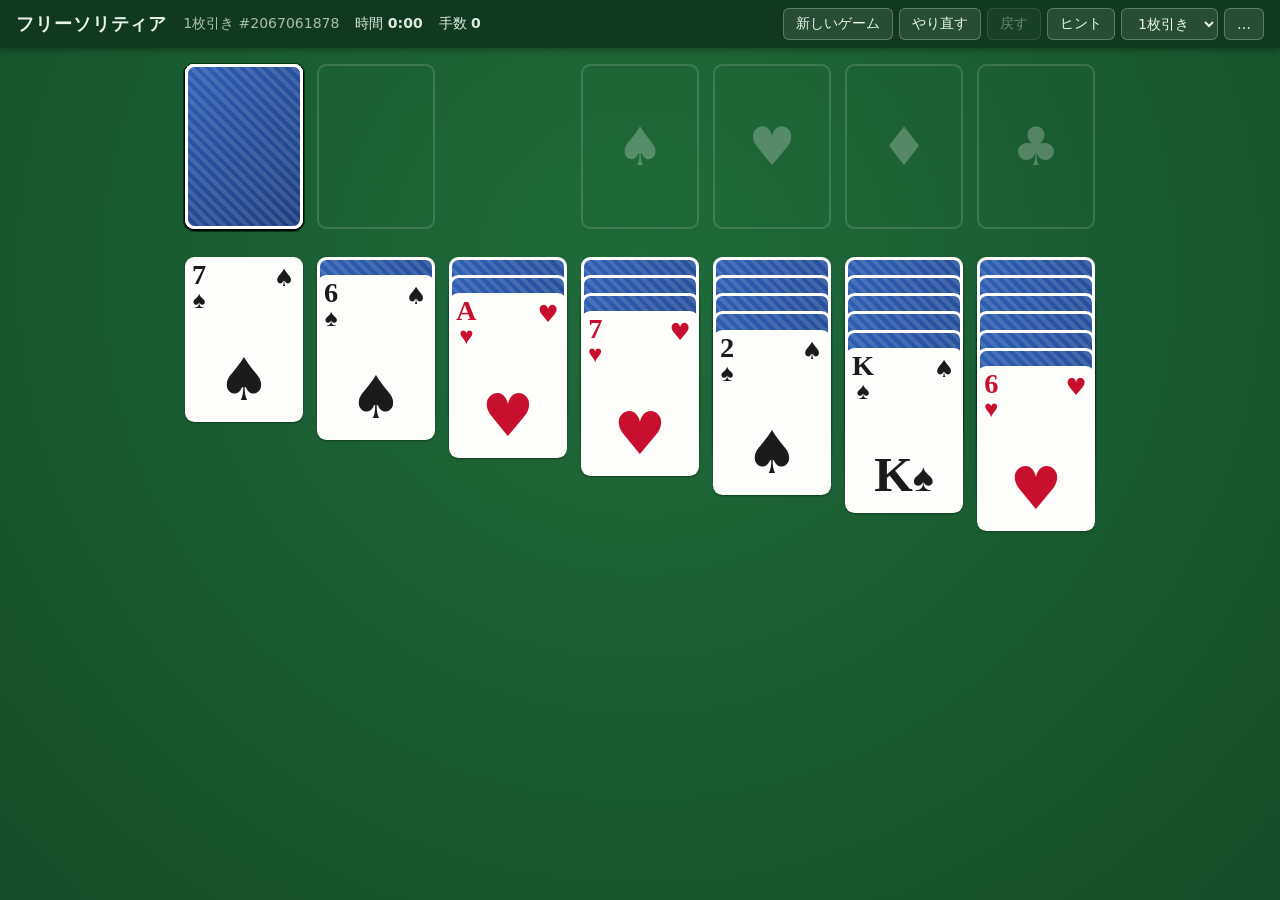
==== index.html @ ab0a12ee "Add Klondike solitaire with guaranteed-winnable random deals Deals are generated on the fly from a 3" ====
<!DOCTYPE html>
<html lang="ja">
<head>
<meta charset="utf-8">
<meta name="viewport" content="width=device-width, initial-scale=1">
<title>フリーソリティア</title>
<meta name="description" content="無料で遊べるソリティア（クロンダイク）。毎回その場で新しい配置を生成し、すべてクリア可能な配置だけを配ります。">
<link rel="stylesheet" href="style.css">
</head>
<body>
<header class="bar">
  <h1 class="logo">フリーソリティア</h1>
  <div class="info">
    <span id="dealNo" title="ゲーム番号">#-</span>
    <span>時間 <b id="time">0:00</b></span>
    <span>手数 <b id="moves">0</b></span>
  </div>
  <nav class="actions">
    <button id="btnNew" title="新しいゲーム (N)">新しいゲーム</button>
    <button id="btnRestart" title="同じ配置で最初から">やり直す</button>
    <button id="btnUndo" title="元に戻す (Ctrl+Z)">戻す</button>
    <button id="btnHint" title="ヒント (H)">ヒント</button>
    <select id="drawMode" title="めくる枚数">
      <option value="1">1枚引き</option>
      <option value="3">3枚引き</option>
    </select>
    <button id="btnMenu" title="その他">…</button>
  </nav>
</header>

<main id="board" aria-label="ゲーム盤"></main>
<div id="toast" role="status"></div>

<dialog id="menu">
  <h2>メニュー</h2>
  <div class="menu-row">
    <label for="seedInput">番号を指定して遊ぶ</label>
    <div class="seed-form">
      <input id="seedInput" type="number" min="0" max="4294967295" placeholder="0〜4294967295">
      <button id="btnSeed">配る</button>
    </div>
  </div>
  <h3>成績</h3>
  <table class="stats">
    <thead><tr><th></th><th>1枚引き</th><th>3枚引き</th></tr></thead>
    <tbody id="statsBody"></tbody>
  </table>
  <h3>遊び方</h3>
  <ul class="help">
    <li>すべての配置はその場でランダムに生成され、コンピュータが解けることを確認した配置だけが配られます（約43億通り）。</li>
    <li>カードはドラッグで移動。クリックすると置ける場所へ自動で移動します。</li>
    <li>山札をクリックでめくります。山札が空のときクリックで戻します（回数無制限）。</li>
    <li>キー操作：N 新しいゲーム ／ Ctrl+Z・Backspace 戻す ／ H ヒント ／ D・Space 山札をめくる</li>
  </ul>
  <div class="menu-foot">
    <button id="btnResetStats" class="subtle">成績をリセット</button>
    <button id="btnCloseMenu">閉じる</button>
  </div>
</dialog>

<dialog id="winDlg">
  <h2>クリア！</h2>
  <p id="winText"></p>
  <div class="menu-foot">
    <button id="btnWinNew" class="primary">次のゲーム</button>
  </div>
</dialog>
<canvas id="fx"></canvas>

<script src="solver.js"></script>
<script src="engine.js"></script>
<script src="app.js"></script>
</body>
</html>
---- style.css ----
:root {
  --felt: #1f6b3a;
  --felt-dark: #154d29;
  --bar: #0f3a1f;
  --bar-text: #e9f3ec;
  --card: #fdfdfb;
  --red: #c8102e;
  --black: #1b1b1b;
  --slot: rgba(255,255,255,.14);
  --hl: #ffd34d;
  --cw: 90px;
  --ch: 128px;
}
* { box-sizing: border-box; }
html, body { margin: 0; height: 100%; }
body {
  background: radial-gradient(ellipse at 50% 30%, var(--felt) 0%, var(--felt-dark) 100%) fixed;
  color: var(--bar-text);
  font-family: system-ui, -apple-system, "Segoe UI", "Hiragino Kaku Gothic ProN", "Yu Gothic UI", Meiryo, sans-serif;
  overflow-x: hidden;
  user-select: none; -webkit-user-select: none;
}
.bar {
  display: flex; align-items: center; gap: 16px; flex-wrap: wrap;
  padding: 8px 16px; background: var(--bar); box-shadow: 0 2px 6px rgba(0,0,0,.3);
}
.logo { font-size: 18px; margin: 0; font-weight: 700; letter-spacing: .05em; }
.info { display: flex; gap: 16px; font-size: 14px; opacity: .95; font-variant-numeric: tabular-nums; }
.info b { font-weight: 600; }
#dealNo { opacity: .75; }
.actions { margin-left: auto; display: flex; gap: 6px; flex-wrap: wrap; }
button, select {
  font: inherit; font-size: 14px; color: var(--bar-text); background: rgba(255,255,255,.1);
  border: 1px solid rgba(255,255,255,.25); border-radius: 6px; padding: 6px 12px; cursor: pointer;
}
button:hover, select:hover { background: rgba(255,255,255,.2); }
button:disabled { opacity: .4; cursor: default; }
select option { color: #000; }
button.primary { background: #f0c541; color: #222; border-color: #f0c541; font-weight: 700; }
button.subtle { background: transparent; }

#board { position: relative; margin: 0 auto; touch-action: none; }
.slot {
  position: absolute; width: var(--cw); height: var(--ch); border-radius: calc(var(--cw) * .08);
  border: 2px solid var(--slot); display: flex; align-items: center; justify-content: center;
  color: rgba(255,255,255,.25); font-size: calc(var(--cw) * .45);
}
.slot.stock { cursor: pointer; }
.slot.stock::after { content: "↻"; }
.slot.stock.done::after { content: "✕"; font-size: .6em; }

.card {
  position: absolute; left: 0; top: 0; width: var(--cw); height: var(--ch);
  border-radius: calc(var(--cw) * .08); background: var(--card);
  box-shadow: 0 1px 2px rgba(0,0,0,.35);
  transition: transform .18s ease-out;
  will-change: transform; cursor: default;
}
.card.anim-off { transition: none; }
.card.movable { cursor: grab; }
.card.dragging { cursor: grabbing; box-shadow: 0 8px 18px rgba(0,0,0,.45); }
.card .f { position: absolute; inset: 0; border-radius: inherit; overflow: hidden; }
.card.red .f { color: var(--red); }
.card.black .f { color: var(--black); }
.card .tl { position: absolute; left: 6%; top: 3%; line-height: .95; font-weight: 700; text-align: center;
  font-size: calc(var(--cw) * .24); font-family: Georgia, "Times New Roman", serif; }
.card .tl small { display: block; font-size: .85em; }
.card .tr { position: absolute; right: 7%; top: 4%; font-size: calc(var(--cw) * .2); }
.card .mid { position: absolute; left: 0; right: 0; bottom: 8%; text-align: center; font-size: calc(var(--cw) * .5); line-height: 1; }
.card .mid.face { font-family: Georgia, serif; font-weight: 700; font-size: calc(var(--cw) * .42); }
.card .mid.face i { font-style: normal; font-size: .8em; }
.card.down { background:
    repeating-linear-gradient(45deg, rgba(255,255,255,.12) 0 4px, transparent 4px 8px),
    linear-gradient(135deg, #2f5fb3, #1d3f80);
  border: 3px solid #fff; cursor: default; }
.card.down .f { display: none; }
.card.down.stockcard { cursor: pointer; }
.card.hint { box-shadow: 0 0 0 3px var(--hl), 0 0 14px 3px var(--hl); }
.slot.hint { border-color: var(--hl); box-shadow: 0 0 14px 3px var(--hl); }
.card.shake { animation: shake .3s; }
@keyframes shake { 25% { margin-left: -5px; } 75% { margin-left: 5px; } }

#toast {
  position: fixed; left: 50%; bottom: 24px; transform: translateX(-50%) translateY(20px);
  background: rgba(0,0,0,.8); color: #fff; padding: 10px 18px; border-radius: 8px; font-size: 14px;
  opacity: 0; pointer-events: none; transition: opacity .2s, transform .2s; max-width: calc(100% - 32px); text-align: center;
}
#toast.show { opacity: 1; transform: translateX(-50%) translateY(0); }

dialog {
  border: none; border-radius: 12px; padding: 20px 24px; max-width: min(520px, calc(100% - 32px));
  background: #fff; color: #222; box-shadow: 0 10px 40px rgba(0,0,0,.4);
}
dialog::backdrop { background: rgba(0,0,0,.45); }
dialog h2 { margin: 0 0 12px; font-size: 20px; }
dialog h3 { margin: 18px 0 8px; font-size: 15px; }
dialog button, dialog input { color: #222; background: #f2f2f2; border: 1px solid #ccc; }
dialog button:hover { background: #e6e6e6; }
dialog button.primary { background: #f0c541; border-color: #e0b530; }
.menu-row label { font-size: 14px; display: block; margin-bottom: 6px; }
.seed-form { display: flex; gap: 6px; }
.seed-form input { flex: 1; font: inherit; padding: 6px 8px; border-radius: 6px; min-width: 0; }
.stats { border-collapse: collapse; width: 100%; font-size: 14px; font-variant-numeric: tabular-nums; }
.stats th, .stats td { padding: 4px 8px; border-bottom: 1px solid #eee; text-align: right; }
.stats th:first-child, .stats td:first-child { text-align: left; }
.help { font-size: 13px; line-height: 1.6; padding-left: 20px; margin: 0; color: #444; }
.menu-foot { display: flex; justify-content: space-between; gap: 8px; margin-top: 18px; }
#winDlg { text-align: center; }
#winDlg .menu-foot { justify-content: center; }
#winText { font-size: 15px; line-height: 1.7; }
#fx { position: fixed; inset: 0; pointer-events: none; z-index: 5; }

@media (max-width: 700px) {
  .bar { gap: 8px; padding: 6px 10px; }
  .logo { font-size: 15px; }
  .actions { margin-left: 0; }
  button, select { padding: 5px 8px; font-size: 13px; }
}
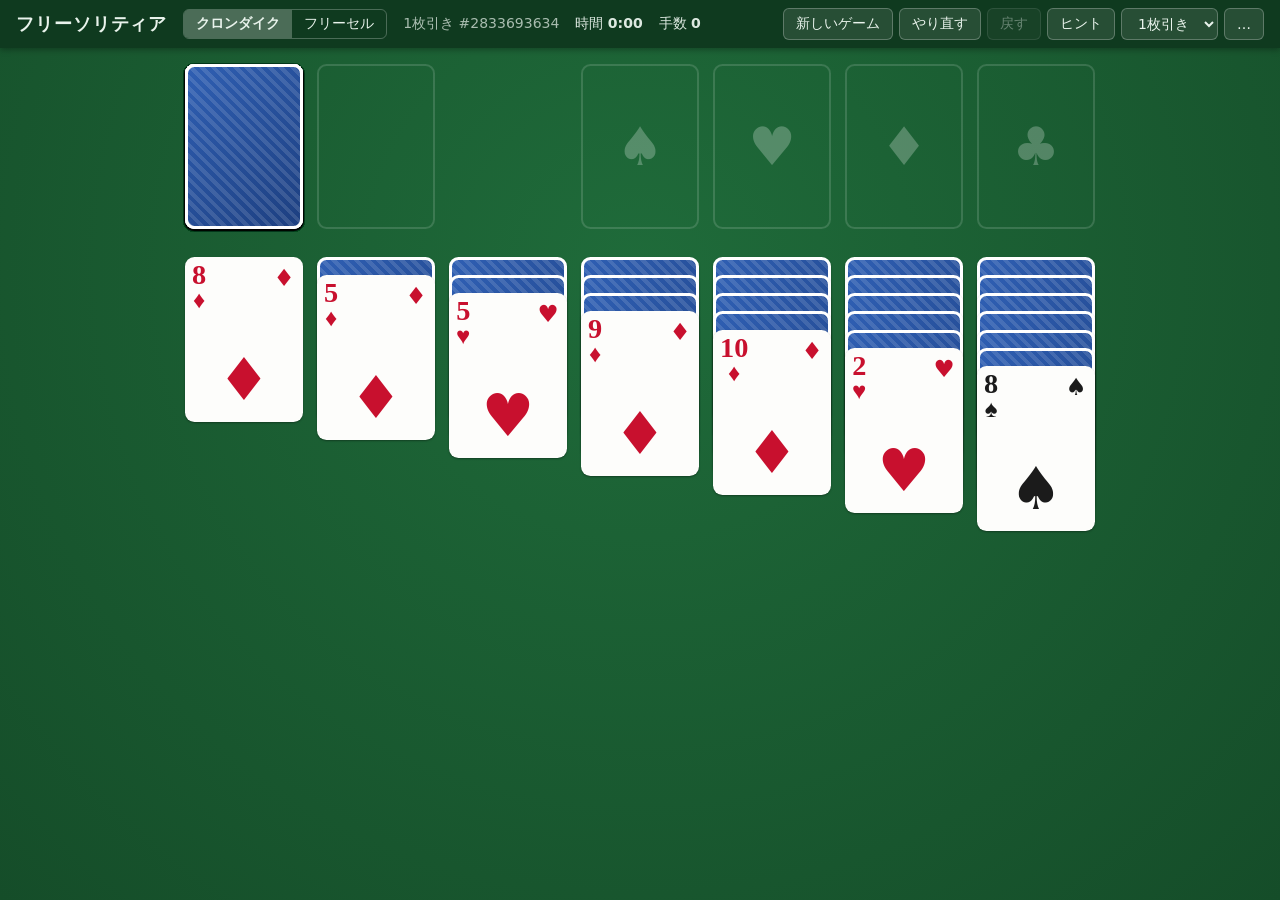
==== commit f9625cfc: "Add FreeCell with guaranteed-winnable random deals - fc-solver.js: deal generator and best-first sol" ====
--- a/index.html
+++ b/index.html
@@ -10,6 +10,7 @@
 <body>
 <header class="bar">
   <h1 class="logo">フリーソリティア</h1>
+  <nav class="games"><a href="index.html" class="on">クロンダイク</a><a href="freecell.html">フリーセル</a></nav>
   <div class="info">
     <span id="dealNo" title="ゲーム番号">#-</span>
     <span>時間 <b id="time">0:00</b></span>
@@ -67,6 +68,7 @@
 </dialog>
 <canvas id="fx"></canvas>
 
+<script src="common.js"></script>
 <script src="solver.js"></script>
 <script src="engine.js"></script>
 <script src="app.js"></script>
--- a/style.css
+++ b/style.css
@@ -25,6 +25,10 @@
   padding: 8px 16px; background: var(--bar); box-shadow: 0 2px 6px rgba(0,0,0,.3);
 }
 .logo { font-size: 18px; margin: 0; font-weight: 700; letter-spacing: .05em; }
+.games { display: flex; border: 1px solid rgba(255,255,255,.25); border-radius: 6px; overflow: hidden; }
+.games a { color: var(--bar-text); text-decoration: none; font-size: 14px; padding: 5px 12px; }
+.games a:hover { background: rgba(255,255,255,.15); }
+.games a.on { background: rgba(255,255,255,.25); font-weight: 700; }
 .info { display: flex; gap: 16px; font-size: 14px; opacity: .95; font-variant-numeric: tabular-nums; }
 .info b { font-weight: 600; }
 #dealNo { opacity: .75; }
@@ -46,6 +50,7 @@
   color: rgba(255,255,255,.25); font-size: calc(var(--cw) * .45);
 }
 .slot.stock { cursor: pointer; }
+.slot.cell { border-style: dashed; }
 .slot.stock::after { content: "↻"; }
 .slot.stock.done::after { content: "✕"; font-size: .6em; }
 
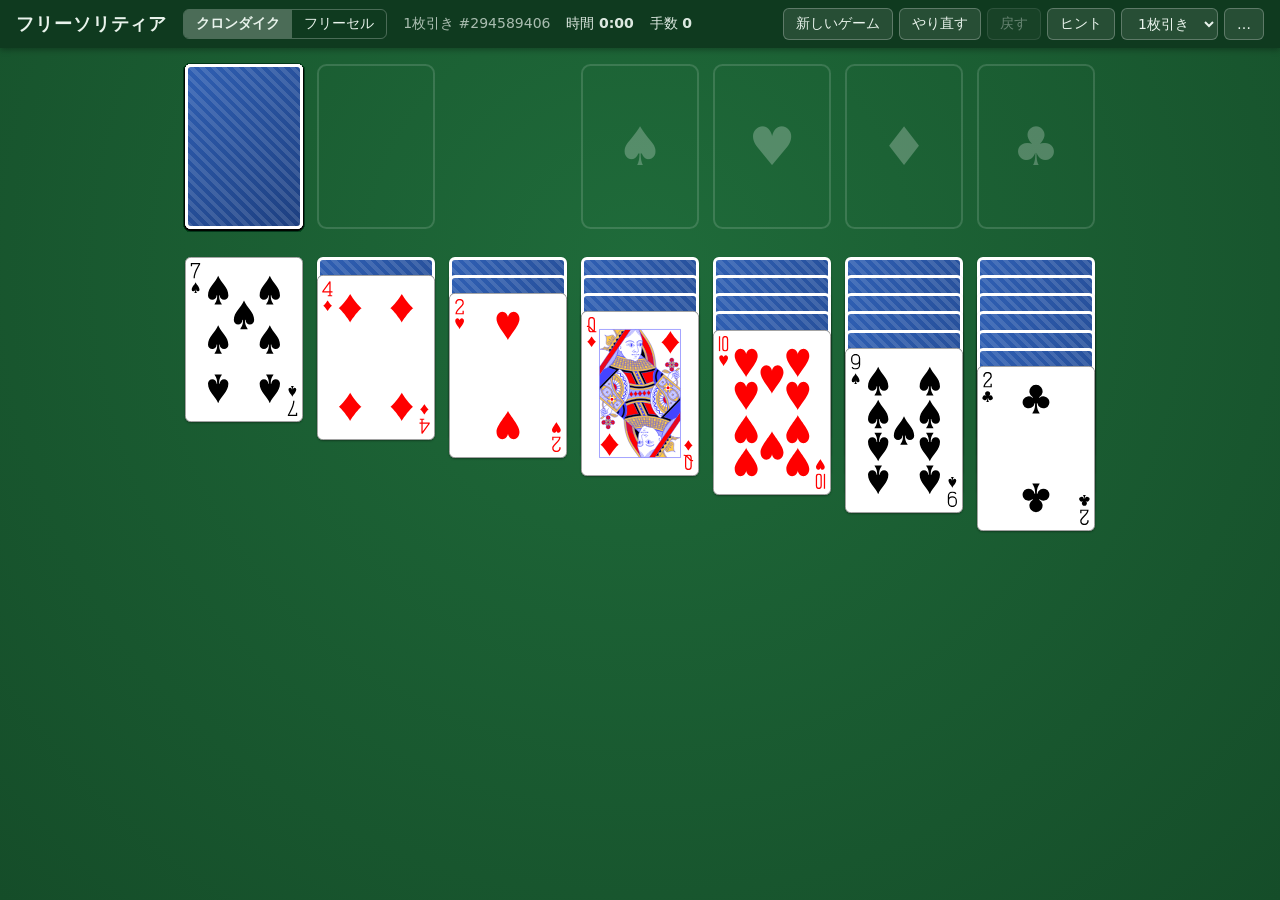
==== commit ebce834b: "Use classic illustrated card faces (CC0) with a simple-design option Card SVGs are Adrian Kennard's " ====
--- a/index.html
+++ b/index.html
@@ -34,6 +34,13 @@
 
 <dialog id="menu">
   <h2>メニュー</h2>
+  <div class="menu-row">
+    <label for="cardStyle">カードのデザイン</label>
+    <select id="cardStyle">
+      <option value="classic">クラシック（絵札あり）</option>
+      <option value="simple">シンプル（大きな文字で見やすい）</option>
+    </select>
+  </div>
   <div class="menu-row">
     <label for="seedInput">番号を指定して遊ぶ</label>
     <div class="seed-form">
--- a/style.css
+++ b/style.css
@@ -74,6 +74,10 @@
 .card .mid { position: absolute; left: 0; right: 0; bottom: 8%; text-align: center; font-size: calc(var(--cw) * .5); line-height: 1; }
 .card .mid.face { font-family: Georgia, serif; font-weight: 700; font-size: calc(var(--cw) * .42); }
 .card .mid.face i { font-style: normal; font-size: .8em; }
+.card .art { display: none; position: absolute; inset: 0; width: 100%; height: 100%; pointer-events: none; }
+.classic .card .art { display: block; }
+.classic .card .simple { display: none; }
+.classic .card { border-radius: calc(var(--cw) * .05); }
 .card.down { background:
     repeating-linear-gradient(45deg, rgba(255,255,255,.12) 0 4px, transparent 4px 8px),
     linear-gradient(135deg, #2f5fb3, #1d3f80);
@@ -102,6 +106,8 @@
 dialog button, dialog input { color: #222; background: #f2f2f2; border: 1px solid #ccc; }
 dialog button:hover { background: #e6e6e6; }
 dialog button.primary { background: #f0c541; border-color: #e0b530; }
+.menu-row { margin-bottom: 12px; }
+.menu-row select { color: #222; background: #f2f2f2; border: 1px solid #ccc; }
 .menu-row label { font-size: 14px; display: block; margin-bottom: 6px; }
 .seed-form { display: flex; gap: 6px; }
 .seed-form input { flex: 1; font: inherit; padding: 6px 8px; border-radius: 6px; min-width: 0; }
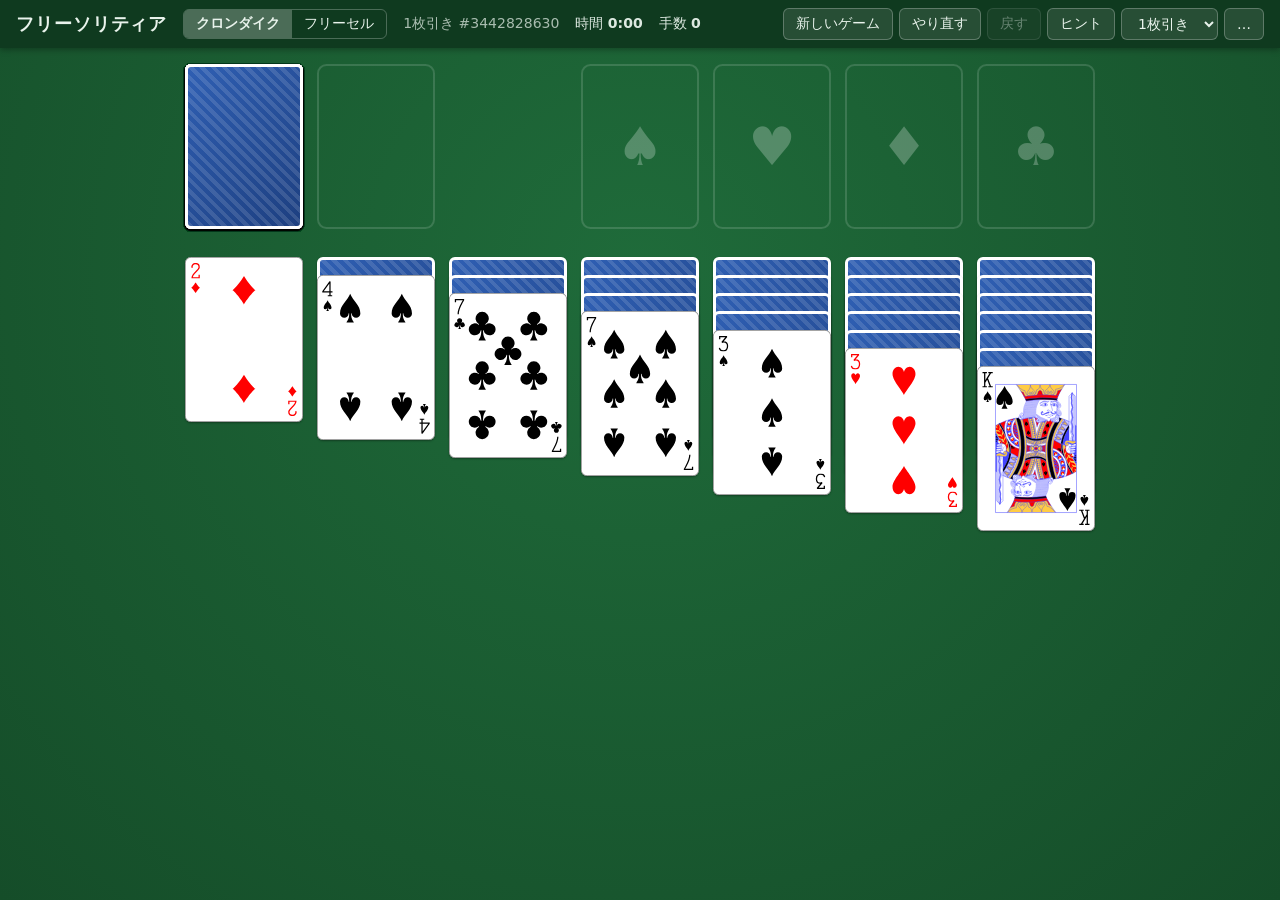
==== commit 0525dbbb: "Add version query to script/style URLs so browsers load updates Without it, browsers keep serving th" ====
--- a/index.html
+++ b/index.html
@@ -5,7 +5,7 @@
 <meta name="viewport" content="width=device-width, initial-scale=1">
 <title>フリーソリティア</title>
 <meta name="description" content="無料で遊べるソリティア（クロンダイク）。毎回その場で新しい配置を生成し、すべてクリア可能な配置だけを配ります。">
-<link rel="stylesheet" href="style.css">
+<link rel="stylesheet" href="style.css?v=4">
 </head>
 <body>
 <header class="bar">
@@ -75,9 +75,9 @@
 </dialog>
 <canvas id="fx"></canvas>
 
-<script src="common.js"></script>
-<script src="solver.js"></script>
-<script src="engine.js"></script>
-<script src="app.js"></script>
+<script src="common.js?v=4"></script>
+<script src="solver.js?v=4"></script>
+<script src="engine.js?v=4"></script>
+<script src="app.js?v=4"></script>
 </body>
 </html>
--- a/style.css
+++ b/style.css
@@ -62,6 +62,7 @@
   will-change: transform; cursor: default;
 }
 .card.anim-off { transition: none; }
+.card.slow { transition: transform .38s ease-in-out; }
 .card.movable { cursor: grab; }
 .card.dragging { cursor: grabbing; box-shadow: 0 8px 18px rgba(0,0,0,.45); }
 .card .f { position: absolute; inset: 0; border-radius: inherit; overflow: hidden; }
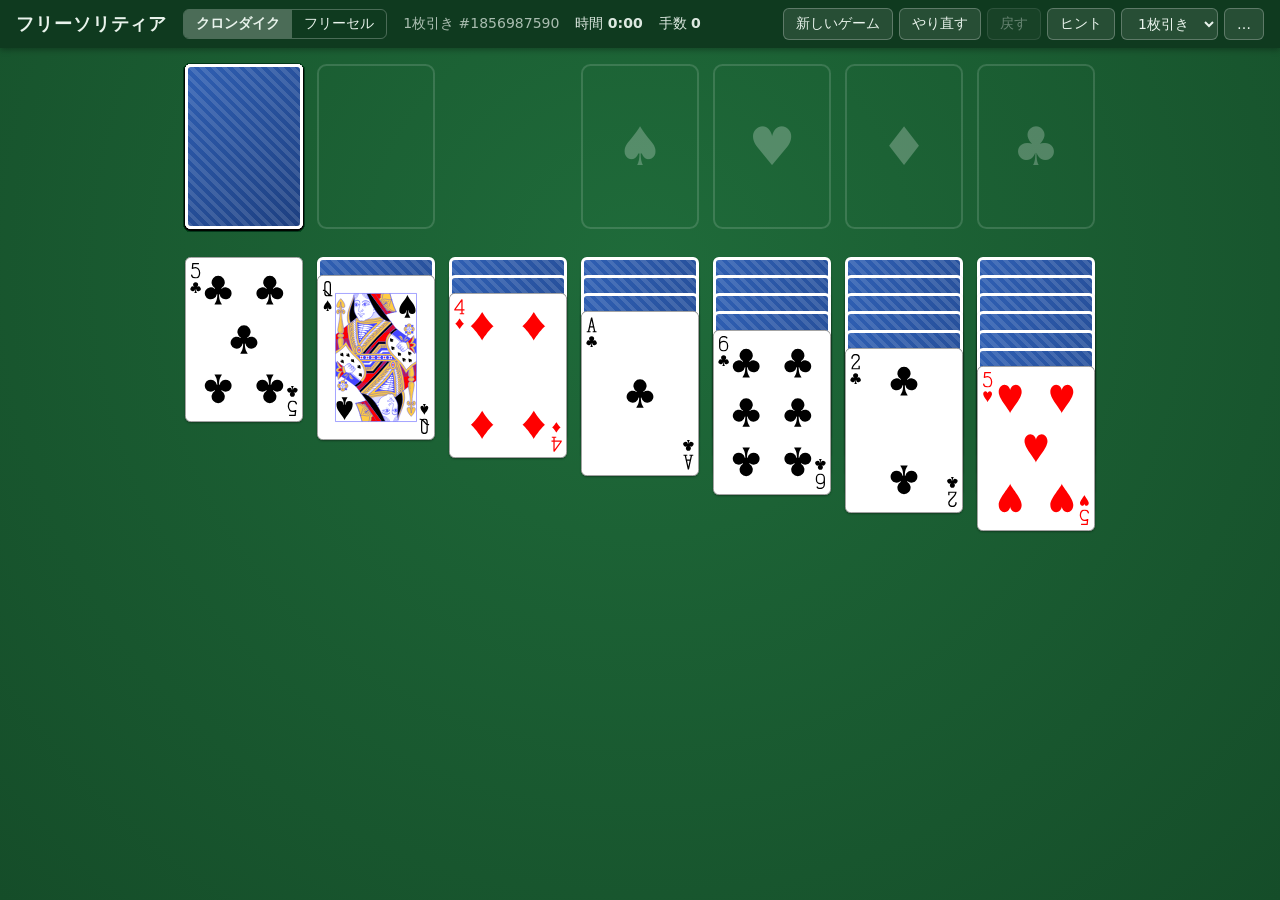
==== commit 7ce765c3: "Auto-finish once the tableau is face up, scores with titles, idle glow - Klondike: finish automatica" ====
--- a/index.html
+++ b/index.html
@@ -5,7 +5,7 @@
 <meta name="viewport" content="width=device-width, initial-scale=1">
 <title>フリーソリティア</title>
 <meta name="description" content="無料で遊べるソリティア（クロンダイク）。毎回その場で新しい配置を生成し、すべてクリア可能な配置だけを配ります。">
-<link rel="stylesheet" href="style.css?v=4">
+<link rel="stylesheet" href="style.css?v=5">
 </head>
 <body>
 <header class="bar">
@@ -42,6 +42,15 @@
     </select>
   </div>
   <div class="menu-row">
+    <label for="idleGlow">しばらく操作しないとき、動かせるカードを光らせる</label>
+    <select id="idleGlow">
+      <option value="10">10秒後</option>
+      <option value="15">15秒後</option>
+      <option value="30">30秒後</option>
+      <option value="0">光らせない</option>
+    </select>
+  </div>
+  <div class="menu-row">
     <label for="seedInput">番号を指定して遊ぶ</label>
     <div class="seed-form">
       <input id="seedInput" type="number" min="0" max="4294967295" placeholder="0〜4294967295">
@@ -55,9 +64,11 @@
   </table>
   <h3>遊び方</h3>
   <ul class="help">
+    <li>クリアすると手数と時間からスコアを計算し、称号（見習い・初級者・中級者・上級者・達人・名人）が出ます。少ない手数・短い時間ほど高得点です。</li>
     <li>すべての配置はその場でランダムに生成され、コンピュータが解けることを確認した配置だけが配られます（約43億通り）。</li>
     <li>カードはドラッグで移動。クリックすると置ける場所へ自動で移動します。</li>
     <li>山札をクリックでめくります。山札が空のときクリックで戻します（回数無制限）。</li>
+    <li>場の裏向きのカードがすべて表になると、残りは自動で組札へ移動します（自動の手は手数に数えず、時計も止まります）。</li>
     <li>キー操作：N 新しいゲーム ／ Ctrl+Z・Backspace 戻す ／ H ヒント ／ D・Space 山札をめくる</li>
   </ul>
   <div class="menu-foot">
@@ -75,9 +86,9 @@
 </dialog>
 <canvas id="fx"></canvas>
 
-<script src="common.js?v=4"></script>
-<script src="solver.js?v=4"></script>
-<script src="engine.js?v=4"></script>
-<script src="app.js?v=4"></script>
+<script src="common.js?v=5"></script>
+<script src="solver.js?v=5"></script>
+<script src="engine.js?v=5"></script>
+<script src="app.js?v=5"></script>
 </body>
 </html>
--- a/style.css
+++ b/style.css
@@ -85,6 +85,11 @@
   border: 3px solid #fff; cursor: default; }
 .card.down .f { display: none; }
 .card.down.stockcard { cursor: pointer; }
+.card.glow, .slot.glow { animation: glow 1.6s ease-in-out infinite; }
+@keyframes glow {
+  0%, 100% { box-shadow: 0 0 0 2px rgba(130, 220, 255, .55), 0 0 8px 2px rgba(130, 220, 255, .35); }
+  50% { box-shadow: 0 0 0 3px rgba(130, 220, 255, .95), 0 0 18px 6px rgba(130, 220, 255, .7); }
+}
 .card.hint { box-shadow: 0 0 0 3px var(--hl), 0 0 14px 3px var(--hl); }
 .slot.hint { border-color: var(--hl); box-shadow: 0 0 14px 3px var(--hl); }
 .card.shake { animation: shake .3s; }
@@ -120,6 +125,9 @@
 #winDlg { text-align: center; }
 #winDlg .menu-foot { justify-content: center; }
 #winText { font-size: 15px; line-height: 1.7; }
+#winText .rank { font-size: 40px; font-weight: 800; letter-spacing: .08em; line-height: 1.2; margin: 4px 0 2px; }
+#winText .score { font-size: 20px; margin-bottom: 6px; }
+#winText .news { color: #c8102e; font-weight: 700; }
 #fx { position: fixed; inset: 0; pointer-events: none; z-index: 5; }
 
 @media (max-width: 700px) {
